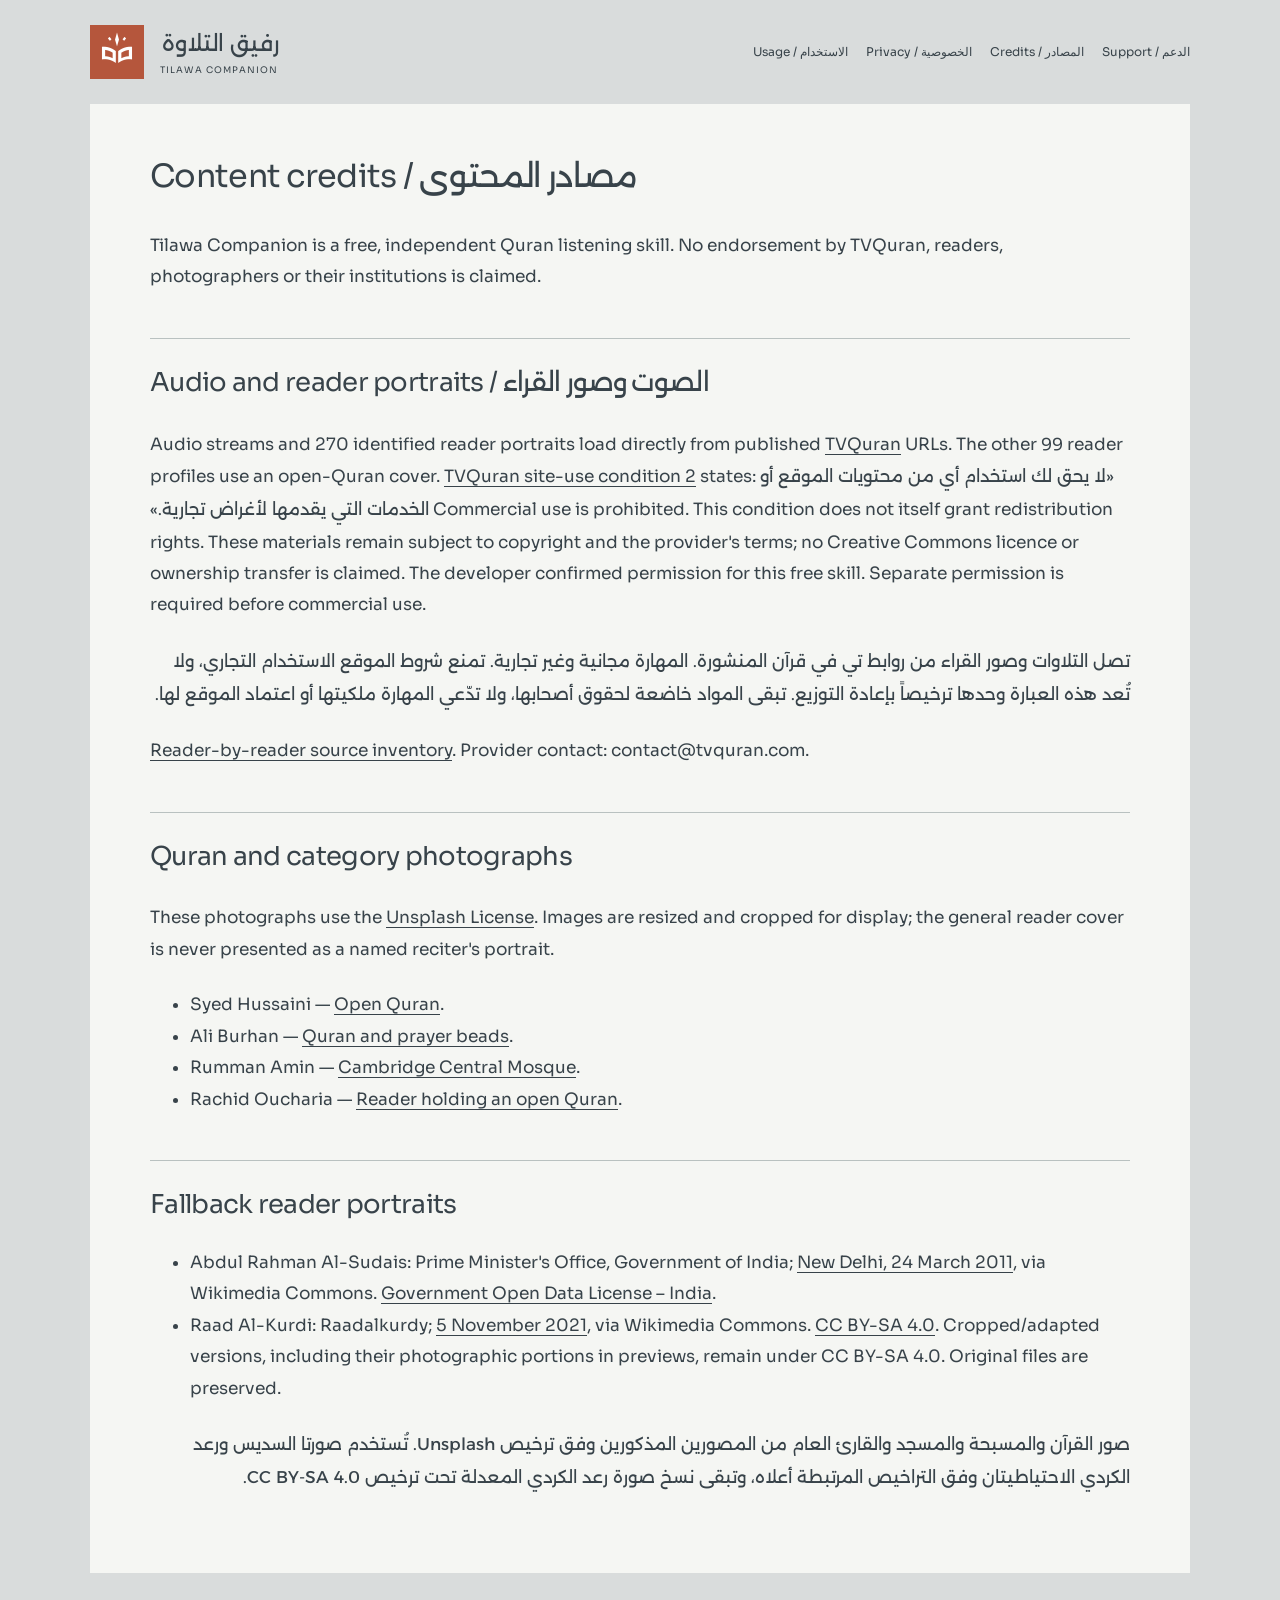
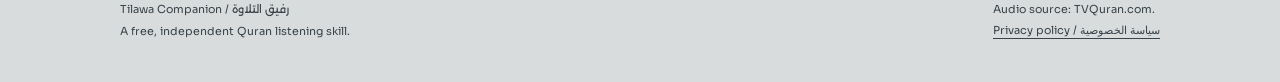
==== credits.html @ c195a753 "Publish content credits and source-use terms" ====
<!doctype html><html lang="en"><meta charset="utf-8"><meta name="viewport" content="width=device-width,initial-scale=1"><title>Tilawa Companion — Content Credits</title><meta name="description" content="Tilawa Companion Quran listening skill: bilingual usage, privacy and support."><link rel="stylesheet" href="assets/brand.css?v=first-light-20261104"><link rel="icon" href="assets/icon.svg?v=first-light-20261104" type="image/svg+xml"><meta name="theme-color" content="#38434A"><meta property="og:image" content="https://ahmadibrahiim.github.io/tilawa-companion-info/assets/first-light/cover-surahs.jpg"><header class="site-header"><a class="brand" href="./" aria-label="Tilawa Companion home"><img src="assets/icon-108.png?v=first-light-20261104" alt=""><span><strong lang="ar" dir="rtl">رفيق التلاوة</strong><small>TILAWA COMPANION</small></span></a><nav aria-label="Main navigation"><a href="./">Usage / الاستخدام</a><a href="privacy.html">Privacy / الخصوصية</a><a href="credits.html">Credits / المصادر</a><a href="https://github.com/AhmadIbrahiim/tilawa-companion-info/issues">Support / الدعم</a></nav></header><main class="privacy-page"><h1>Content credits / مصادر المحتوى</h1><p>Tilawa Companion is a free, independent Quran listening skill. No endorsement by TVQuran, readers, photographers or their institutions is claimed.</p><h2>Audio and reader portraits / الصوت وصور القراء</h2><p>Audio streams and 270 identified reader portraits load directly from published <a href="https://www.tvquran.com/">TVQuran</a> URLs. The other 99 reader profiles use an open-Quran cover. <a href="https://www.tvquran.com/ar/page/1">TVQuran site-use condition 2</a> states: <span lang="ar" dir="rtl">«لا يحق لك استخدام أي من محتويات الموقع أو الخدمات التي يقدمها لأغراض تجارية.»</span> Commercial use is prohibited. This condition does not itself grant redistribution rights. These materials remain subject to copyright and the provider's terms; no Creative Commons licence or ownership transfer is claimed. The developer confirmed permission for this free skill. Separate permission is required before commercial use.</p><p lang="ar" dir="rtl">تصل التلاوات وصور القراء من روابط تي في قرآن المنشورة. المهارة مجانية وغير تجارية. تمنع شروط الموقع الاستخدام التجاري، ولا تُعد هذه العبارة وحدها ترخيصاً بإعادة التوزيع. تبقى المواد خاضعة لحقوق أصحابها، ولا تدّعي المهارة ملكيتها أو اعتماد الموقع لها.</p><p><a href="assets/photos/tvquran-credits.json">Reader-by-reader source inventory</a>. Provider contact: contact@tvquran.com.</p><h2>Quran and category photographs</h2><p>These photographs use the <a href="https://unsplash.com/license">Unsplash License</a>. Images are resized and cropped for display; the general reader cover is never presented as a named reciter's portrait.</p><ul><li>Syed Hussaini — <a href="https://unsplash.com/photos/white-and-black-printer-paper-r8H8K3w9AzA">Open Quran</a>.</li><li>Ali Burhan — <a href="https://unsplash.com/photos/quran-with-prayer-beads-on-green-2HgHr60mWVo">Quran and prayer beads</a>.</li><li>Rumman Amin — <a href="https://unsplash.com/photos/mosque-interior-sMB8l9j1PQ8">Cambridge Central Mosque</a>.</li><li>Rachid Oucharia — <a href="https://unsplash.com/photos/person-reading-open-booked-2d1-OSHkHXM">Reader holding an open Quran</a>.</li></ul><h2>Fallback reader portraits</h2><ul><li>Abdul Rahman Al-Sudais: Prime Minister's Office, Government of India; <a href="https://commons.wikimedia.org/wiki/File:Abdul-Rahman_Al-Sudais_(Cropped,_2011).jpg">New Delhi, 24 March 2011</a>, via Wikimedia Commons. <a href="https://data.gov.in/sites/default/files/Gazette_Notification_OGDL.pdf">Government Open Data License – India</a>.</li><li>Raad Al-Kurdi: Raadalkurdy; <a href="https://commons.wikimedia.org/wiki/File:Raad_al_Kurdi.jpg">5 November 2021</a>, via Wikimedia Commons. <a href="https://creativecommons.org/licenses/by-sa/4.0/">CC BY-SA 4.0</a>. Cropped/adapted versions, including their photographic portions in previews, remain under CC BY-SA 4.0. Original files are preserved.</li></ul><p lang="ar" dir="rtl">صور القرآن والمسبحة والمسجد والقارئ العام من المصورين المذكورين وفق ترخيص Unsplash. تُستخدم صورتا السديس ورعد الكردي الاحتياطيتان وفق التراخيص المرتبطة أعلاه، وتبقى نسخ صورة رعد الكردي المعدلة تحت ترخيص CC BY-SA 4.0.</p></main><footer class="site-footer"><span>Tilawa Companion / <span lang="ar" dir="rtl">رفيق التلاوة</span><br>A free, independent Quran listening skill.</span><span>Audio source: TVQuran.com.<br><a href="privacy.html">Privacy policy / سياسة الخصوصية</a></span></footer></html>
---- assets/brand.css ----
@font-face{font-family:Sora;src:url(fonts/Sora.ttf) format("truetype");font-weight:400;font-display:swap}@font-face{font-family:Alexandria;src:url(fonts/Alexandria.ttf) format("truetype");font-weight:400;font-display:swap}*{box-sizing:border-box}html{scroll-behavior:smooth}body{margin:0;background:#d9dcdc;color:#38434a;font:400 17px/1.85 Sora,sans-serif}a{color:#38434a;text-underline-offset:4px}a:hover{text-decoration-thickness:2px}a:focus-visible{outline:3px solid #b5563c;outline-offset:5px}.site-header{max-width:1160px;margin:auto;padding:25px 30px;display:flex;align-items:center;justify-content:space-between;gap:30px}.brand{display:flex;align-items:center;gap:16px;text-decoration:none}.brand img{width:54px;height:54px}.brand strong{font:400 22px/1.7 Alexandria,sans-serif;display:block}.brand small{font-size:9px;letter-spacing:1.1px;display:block}.site-header nav{font-size:12px;display:flex;gap:18px;flex-wrap:wrap;line-height:1.8}.site-header nav a{text-decoration:none}main{max-width:1100px;margin:0 auto;background:#f5f6f3;padding:48px 60px 55px}main p{max-width:78ch;margin:24px 0}h1,h2{font-weight:400;line-height:1.5;letter-spacing:-.7px}h1{font-size:35px;margin:0 0 30px}h2{font:400 26px/1.65 Sora,Alexandria,sans-serif;margin:45px 0 20px;padding-top:23px;border-top:1px solid #b9c1c0}:lang(ar){font-family:Alexandria,sans-serif;line-height:1.95}p[lang=ar]{max-width:none}.hero{height:500px;margin:-48px -60px 40px;background:#d9dcdc url(first-light/first-light-artwork.svg) center/cover no-repeat;position:relative}.hero-copy{position:absolute;right:48px;top:65px;text-align:right;max-width:530px}.hero-copy img{width:83px;height:83px;display:block;margin:0 0 15px auto}.hero-copy h1{font:400 57px/1.7 Alexandria,sans-serif;letter-spacing:0;margin:0}.hero-copy .latin{font-size:25px;display:block;margin-top:10px}.hero-copy p{font-size:20px;margin-top:35px}.hero+ h2{border:0;margin-top:0;padding-top:0}.site-footer{max-width:1100px;margin:auto;padding:26px 30px 40px;display:flex;justify-content:space-between;gap:24px;font-size:11px;line-height:1.9}.privacy-page h1{font-family:Sora,Alexandria,sans-serif;font-size:32px}@media(max-width:800px){.site-header{align-items:flex-start;flex-direction:column;padding:20px 22px;gap:17px}main{padding:30px 26px 40px;font-size:16px}.hero{margin:-30px -26px 30px;height:450px}.hero-copy{right:27px;top:76px;max-width:420px}.hero-copy h1{font-size:43px}.hero-copy .latin{font-size:22px}.hero-copy p{font-size:17px}.site-footer{padding:25px 22px;flex-direction:column;gap:12px}}@media(max-width:480px){body{font-size:15px}.site-header nav{font-size:11px;gap:14px}.hero{height:410px;background-position:62% center}.hero-copy{right:23px;top:73px;max-width:310px}.hero-copy img{width:65px;height:65px}.hero-copy h1{font-size:33px}.hero-copy .latin{font-size:17px}.hero-copy p{font-size:15px;margin-top:32px}.privacy-page h1{font-size:25px}h2{font-size:22px}}@media(prefers-reduced-motion:reduce){html{scroll-behavior:auto}}
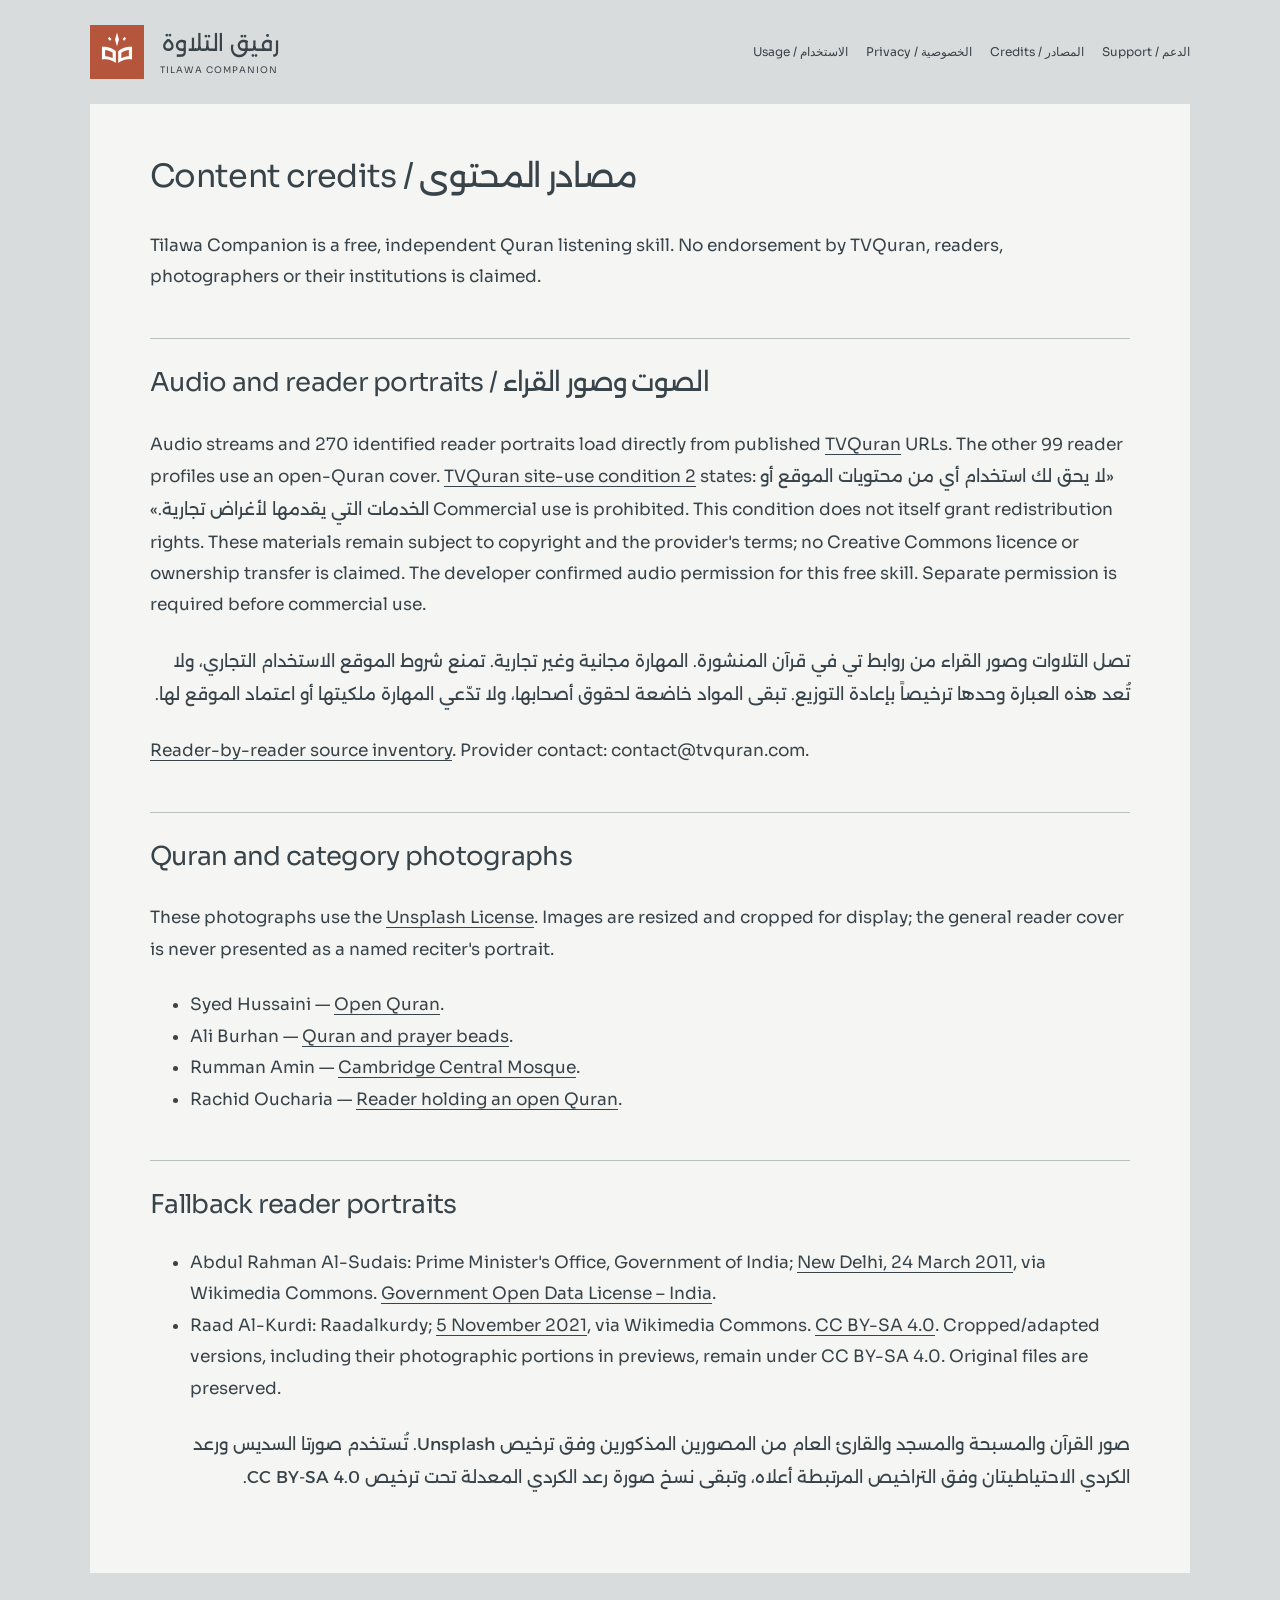
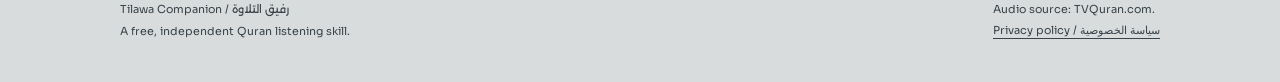
==== commit 9d0c6e99: "Clarify developer-confirmed audio permission" ====
--- a/credits.html
+++ b/credits.html
@@ -1 +1 @@
-<!doctype html><html lang="en"><meta charset="utf-8"><meta name="viewport" content="width=device-width,initial-scale=1"><title>Tilawa Companion — Content Credits</title><meta name="description" content="Tilawa Companion Quran listening skill: bilingual usage, privacy and support."><link rel="stylesheet" href="assets/brand.css?v=first-light-20261104"><link rel="icon" href="assets/icon.svg?v=first-light-20261104" type="image/svg+xml"><meta name="theme-color" content="#38434A"><meta property="og:image" content="https://ahmadibrahiim.github.io/tilawa-companion-info/assets/first-light/cover-surahs.jpg"><header class="site-header"><a class="brand" href="./" aria-label="Tilawa Companion home"><img src="assets/icon-108.png?v=first-light-20261104" alt=""><span><strong lang="ar" dir="rtl">رفيق التلاوة</strong><small>TILAWA COMPANION</small></span></a><nav aria-label="Main navigation"><a href="./">Usage / الاستخدام</a><a href="privacy.html">Privacy / الخصوصية</a><a href="credits.html">Credits / المصادر</a><a href="https://github.com/AhmadIbrahiim/tilawa-companion-info/issues">Support / الدعم</a></nav></header><main class="privacy-page"><h1>Content credits / مصادر المحتوى</h1><p>Tilawa Companion is a free, independent Quran listening skill. No endorsement by TVQuran, readers, photographers or their institutions is claimed.</p><h2>Audio and reader portraits / الصوت وصور القراء</h2><p>Audio streams and 270 identified reader portraits load directly from published <a href="https://www.tvquran.com/">TVQuran</a> URLs. The other 99 reader profiles use an open-Quran cover. <a href="https://www.tvquran.com/ar/page/1">TVQuran site-use condition 2</a> states: <span lang="ar" dir="rtl">«لا يحق لك استخدام أي من محتويات الموقع أو الخدمات التي يقدمها لأغراض تجارية.»</span> Commercial use is prohibited. This condition does not itself grant redistribution rights. These materials remain subject to copyright and the provider's terms; no Creative Commons licence or ownership transfer is claimed. The developer confirmed permission for this free skill. Separate permission is required before commercial use.</p><p lang="ar" dir="rtl">تصل التلاوات وصور القراء من روابط تي في قرآن المنشورة. المهارة مجانية وغير تجارية. تمنع شروط الموقع الاستخدام التجاري، ولا تُعد هذه العبارة وحدها ترخيصاً بإعادة التوزيع. تبقى المواد خاضعة لحقوق أصحابها، ولا تدّعي المهارة ملكيتها أو اعتماد الموقع لها.</p><p><a href="assets/photos/tvquran-credits.json">Reader-by-reader source inventory</a>. Provider contact: contact@tvquran.com.</p><h2>Quran and category photographs</h2><p>These photographs use the <a href="https://unsplash.com/license">Unsplash License</a>. Images are resized and cropped for display; the general reader cover is never presented as a named reciter's portrait.</p><ul><li>Syed Hussaini — <a href="https://unsplash.com/photos/white-and-black-printer-paper-r8H8K3w9AzA">Open Quran</a>.</li><li>Ali Burhan — <a href="https://unsplash.com/photos/quran-with-prayer-beads-on-green-2HgHr60mWVo">Quran and prayer beads</a>.</li><li>Rumman Amin — <a href="https://unsplash.com/photos/mosque-interior-sMB8l9j1PQ8">Cambridge Central Mosque</a>.</li><li>Rachid Oucharia — <a href="https://unsplash.com/photos/person-reading-open-booked-2d1-OSHkHXM">Reader holding an open Quran</a>.</li></ul><h2>Fallback reader portraits</h2><ul><li>Abdul Rahman Al-Sudais: Prime Minister's Office, Government of India; <a href="https://commons.wikimedia.org/wiki/File:Abdul-Rahman_Al-Sudais_(Cropped,_2011).jpg">New Delhi, 24 March 2011</a>, via Wikimedia Commons. <a href="https://data.gov.in/sites/default/files/Gazette_Notification_OGDL.pdf">Government Open Data License – India</a>.</li><li>Raad Al-Kurdi: Raadalkurdy; <a href="https://commons.wikimedia.org/wiki/File:Raad_al_Kurdi.jpg">5 November 2021</a>, via Wikimedia Commons. <a href="https://creativecommons.org/licenses/by-sa/4.0/">CC BY-SA 4.0</a>. Cropped/adapted versions, including their photographic portions in previews, remain under CC BY-SA 4.0. Original files are preserved.</li></ul><p lang="ar" dir="rtl">صور القرآن والمسبحة والمسجد والقارئ العام من المصورين المذكورين وفق ترخيص Unsplash. تُستخدم صورتا السديس ورعد الكردي الاحتياطيتان وفق التراخيص المرتبطة أعلاه، وتبقى نسخ صورة رعد الكردي المعدلة تحت ترخيص CC BY-SA 4.0.</p></main><footer class="site-footer"><span>Tilawa Companion / <span lang="ar" dir="rtl">رفيق التلاوة</span><br>A free, independent Quran listening skill.</span><span>Audio source: TVQuran.com.<br><a href="privacy.html">Privacy policy / سياسة الخصوصية</a></span></footer></html>+<!doctype html><html lang="en"><meta charset="utf-8"><meta name="viewport" content="width=device-width,initial-scale=1"><title>Tilawa Companion — Content Credits</title><meta name="description" content="Tilawa Companion Quran listening skill: bilingual usage, privacy and support."><link rel="stylesheet" href="assets/brand.css?v=first-light-20261104"><link rel="icon" href="assets/icon.svg?v=first-light-20261104" type="image/svg+xml"><meta name="theme-color" content="#38434A"><meta property="og:image" content="https://ahmadibrahiim.github.io/tilawa-companion-info/assets/first-light/cover-surahs.jpg"><header class="site-header"><a class="brand" href="./" aria-label="Tilawa Companion home"><img src="assets/icon-108.png?v=first-light-20261104" alt=""><span><strong lang="ar" dir="rtl">رفيق التلاوة</strong><small>TILAWA COMPANION</small></span></a><nav aria-label="Main navigation"><a href="./">Usage / الاستخدام</a><a href="privacy.html">Privacy / الخصوصية</a><a href="credits.html">Credits / المصادر</a><a href="https://github.com/AhmadIbrahiim/tilawa-companion-info/issues">Support / الدعم</a></nav></header><main class="privacy-page"><h1>Content credits / مصادر المحتوى</h1><p>Tilawa Companion is a free, independent Quran listening skill. No endorsement by TVQuran, readers, photographers or their institutions is claimed.</p><h2>Audio and reader portraits / الصوت وصور القراء</h2><p>Audio streams and 270 identified reader portraits load directly from published <a href="https://www.tvquran.com/">TVQuran</a> URLs. The other 99 reader profiles use an open-Quran cover. <a href="https://www.tvquran.com/ar/page/1">TVQuran site-use condition 2</a> states: <span lang="ar" dir="rtl">«لا يحق لك استخدام أي من محتويات الموقع أو الخدمات التي يقدمها لأغراض تجارية.»</span> Commercial use is prohibited. This condition does not itself grant redistribution rights. These materials remain subject to copyright and the provider's terms; no Creative Commons licence or ownership transfer is claimed. The developer confirmed audio permission for this free skill. Separate permission is required before commercial use.</p><p lang="ar" dir="rtl">تصل التلاوات وصور القراء من روابط تي في قرآن المنشورة. المهارة مجانية وغير تجارية. تمنع شروط الموقع الاستخدام التجاري، ولا تُعد هذه العبارة وحدها ترخيصاً بإعادة التوزيع. تبقى المواد خاضعة لحقوق أصحابها، ولا تدّعي المهارة ملكيتها أو اعتماد الموقع لها.</p><p><a href="assets/photos/tvquran-credits.json">Reader-by-reader source inventory</a>. Provider contact: contact@tvquran.com.</p><h2>Quran and category photographs</h2><p>These photographs use the <a href="https://unsplash.com/license">Unsplash License</a>. Images are resized and cropped for display; the general reader cover is never presented as a named reciter's portrait.</p><ul><li>Syed Hussaini — <a href="https://unsplash.com/photos/white-and-black-printer-paper-r8H8K3w9AzA">Open Quran</a>.</li><li>Ali Burhan — <a href="https://unsplash.com/photos/quran-with-prayer-beads-on-green-2HgHr60mWVo">Quran and prayer beads</a>.</li><li>Rumman Amin — <a href="https://unsplash.com/photos/mosque-interior-sMB8l9j1PQ8">Cambridge Central Mosque</a>.</li><li>Rachid Oucharia — <a href="https://unsplash.com/photos/person-reading-open-booked-2d1-OSHkHXM">Reader holding an open Quran</a>.</li></ul><h2>Fallback reader portraits</h2><ul><li>Abdul Rahman Al-Sudais: Prime Minister's Office, Government of India; <a href="https://commons.wikimedia.org/wiki/File:Abdul-Rahman_Al-Sudais_(Cropped,_2011).jpg">New Delhi, 24 March 2011</a>, via Wikimedia Commons. <a href="https://data.gov.in/sites/default/files/Gazette_Notification_OGDL.pdf">Government Open Data License – India</a>.</li><li>Raad Al-Kurdi: Raadalkurdy; <a href="https://commons.wikimedia.org/wiki/File:Raad_al_Kurdi.jpg">5 November 2021</a>, via Wikimedia Commons. <a href="https://creativecommons.org/licenses/by-sa/4.0/">CC BY-SA 4.0</a>. Cropped/adapted versions, including their photographic portions in previews, remain under CC BY-SA 4.0. Original files are preserved.</li></ul><p lang="ar" dir="rtl">صور القرآن والمسبحة والمسجد والقارئ العام من المصورين المذكورين وفق ترخيص Unsplash. تُستخدم صورتا السديس ورعد الكردي الاحتياطيتان وفق التراخيص المرتبطة أعلاه، وتبقى نسخ صورة رعد الكردي المعدلة تحت ترخيص CC BY-SA 4.0.</p></main><footer class="site-footer"><span>Tilawa Companion / <span lang="ar" dir="rtl">رفيق التلاوة</span><br>A free, independent Quran listening skill.</span><span>Audio source: TVQuran.com.<br><a href="privacy.html">Privacy policy / سياسة الخصوصية</a></span></footer></html>
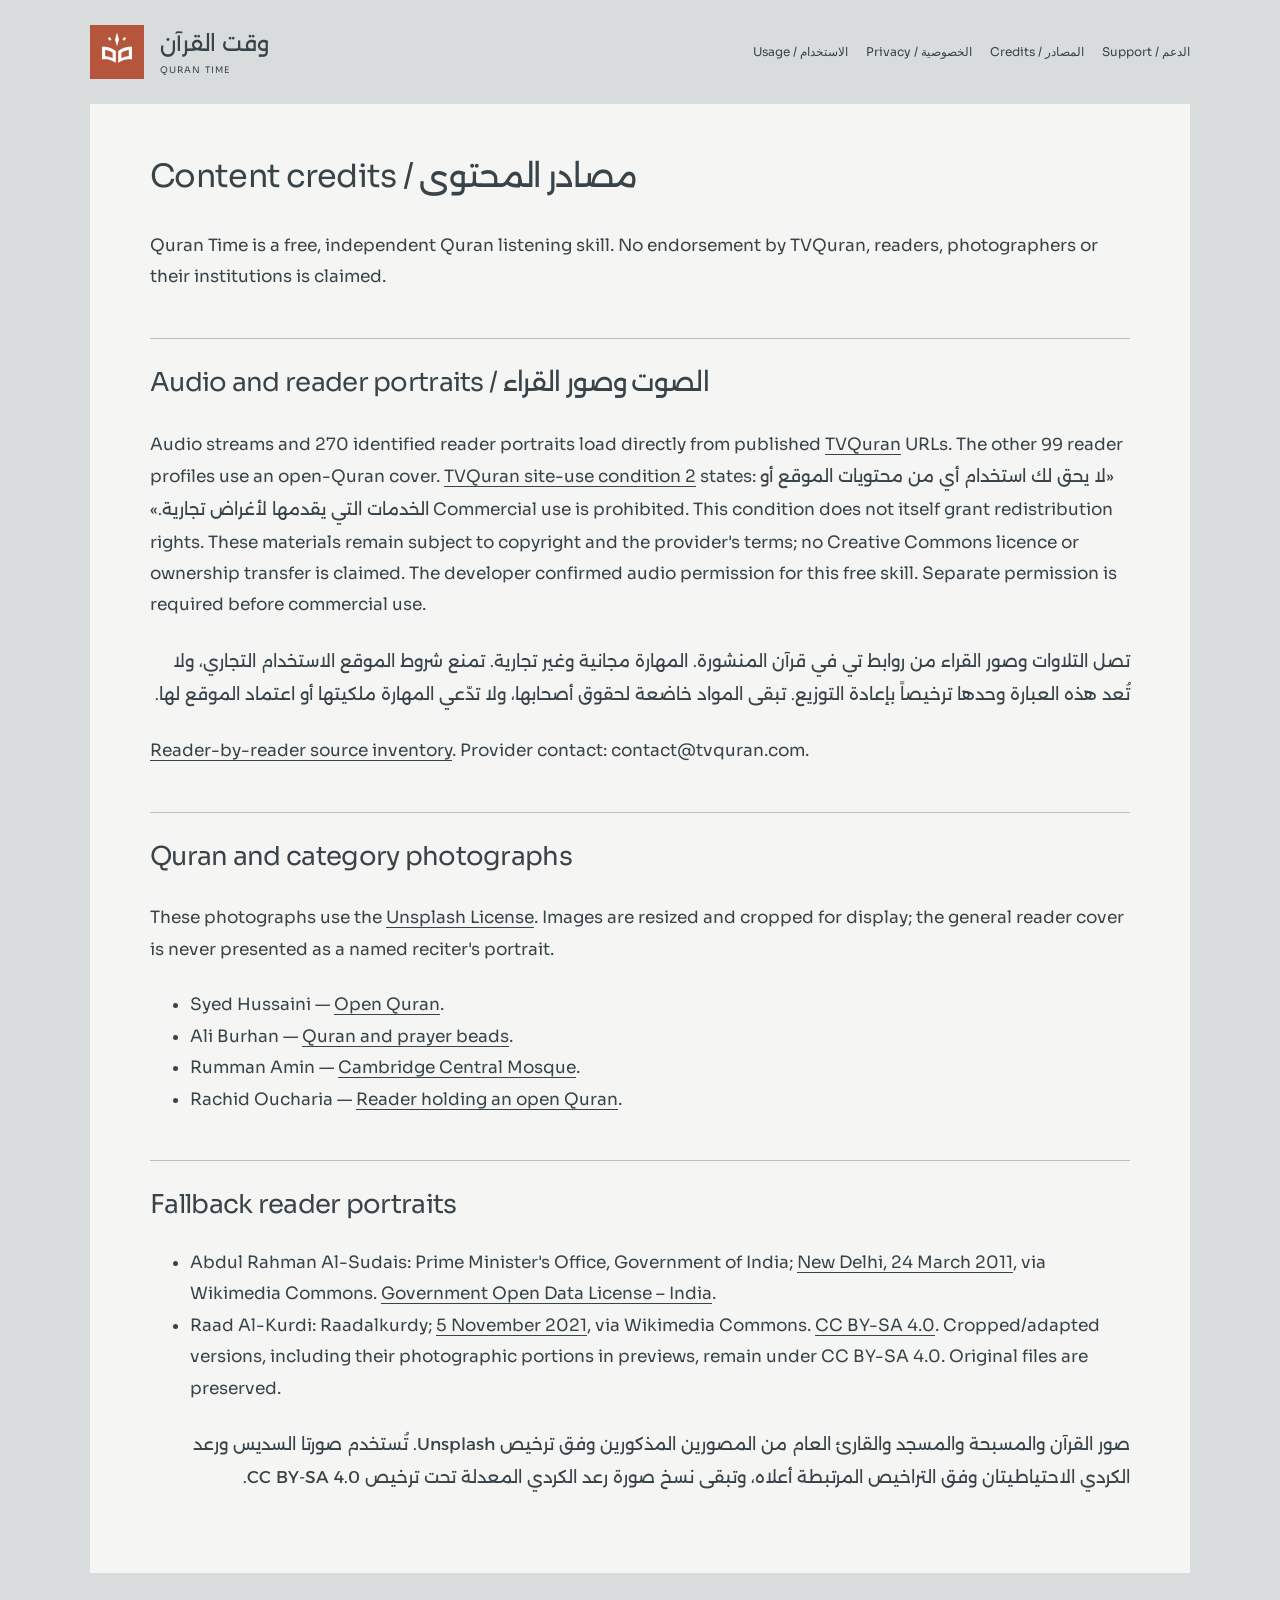
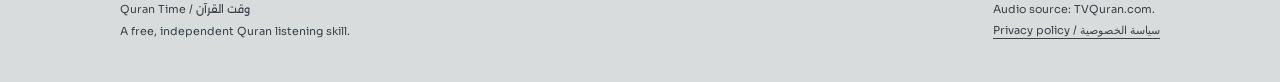
==== commit 22eb5953: "Update Quran Time names and bilingual launch instructions" ====
--- a/credits.html
+++ b/credits.html
@@ -1 +1 @@
-<!doctype html><html lang="en"><meta charset="utf-8"><meta name="viewport" content="width=device-width,initial-scale=1"><title>Tilawa Companion — Content Credits</title><meta name="description" content="Tilawa Companion Quran listening skill: bilingual usage, privacy and support."><link rel="stylesheet" href="assets/brand.css?v=first-light-20261104"><link rel="icon" href="assets/icon.svg?v=first-light-20261104" type="image/svg+xml"><meta name="theme-color" content="#38434A"><meta property="og:image" content="https://ahmadibrahiim.github.io/tilawa-companion-info/assets/first-light/cover-surahs.jpg"><header class="site-header"><a class="brand" href="./" aria-label="Tilawa Companion home"><img src="assets/icon-108.png?v=first-light-20261104" alt=""><span><strong lang="ar" dir="rtl">رفيق التلاوة</strong><small>TILAWA COMPANION</small></span></a><nav aria-label="Main navigation"><a href="./">Usage / الاستخدام</a><a href="privacy.html">Privacy / الخصوصية</a><a href="credits.html">Credits / المصادر</a><a href="https://github.com/AhmadIbrahiim/tilawa-companion-info/issues">Support / الدعم</a></nav></header><main class="privacy-page"><h1>Content credits / مصادر المحتوى</h1><p>Tilawa Companion is a free, independent Quran listening skill. No endorsement by TVQuran, readers, photographers or their institutions is claimed.</p><h2>Audio and reader portraits / الصوت وصور القراء</h2><p>Audio streams and 270 identified reader portraits load directly from published <a href="https://www.tvquran.com/">TVQuran</a> URLs. The other 99 reader profiles use an open-Quran cover. <a href="https://www.tvquran.com/ar/page/1">TVQuran site-use condition 2</a> states: <span lang="ar" dir="rtl">«لا يحق لك استخدام أي من محتويات الموقع أو الخدمات التي يقدمها لأغراض تجارية.»</span> Commercial use is prohibited. This condition does not itself grant redistribution rights. These materials remain subject to copyright and the provider's terms; no Creative Commons licence or ownership transfer is claimed. The developer confirmed audio permission for this free skill. Separate permission is required before commercial use.</p><p lang="ar" dir="rtl">تصل التلاوات وصور القراء من روابط تي في قرآن المنشورة. المهارة مجانية وغير تجارية. تمنع شروط الموقع الاستخدام التجاري، ولا تُعد هذه العبارة وحدها ترخيصاً بإعادة التوزيع. تبقى المواد خاضعة لحقوق أصحابها، ولا تدّعي المهارة ملكيتها أو اعتماد الموقع لها.</p><p><a href="assets/photos/tvquran-credits.json">Reader-by-reader source inventory</a>. Provider contact: contact@tvquran.com.</p><h2>Quran and category photographs</h2><p>These photographs use the <a href="https://unsplash.com/license">Unsplash License</a>. Images are resized and cropped for display; the general reader cover is never presented as a named reciter's portrait.</p><ul><li>Syed Hussaini — <a href="https://unsplash.com/photos/white-and-black-printer-paper-r8H8K3w9AzA">Open Quran</a>.</li><li>Ali Burhan — <a href="https://unsplash.com/photos/quran-with-prayer-beads-on-green-2HgHr60mWVo">Quran and prayer beads</a>.</li><li>Rumman Amin — <a href="https://unsplash.com/photos/mosque-interior-sMB8l9j1PQ8">Cambridge Central Mosque</a>.</li><li>Rachid Oucharia — <a href="https://unsplash.com/photos/person-reading-open-booked-2d1-OSHkHXM">Reader holding an open Quran</a>.</li></ul><h2>Fallback reader portraits</h2><ul><li>Abdul Rahman Al-Sudais: Prime Minister's Office, Government of India; <a href="https://commons.wikimedia.org/wiki/File:Abdul-Rahman_Al-Sudais_(Cropped,_2011).jpg">New Delhi, 24 March 2011</a>, via Wikimedia Commons. <a href="https://data.gov.in/sites/default/files/Gazette_Notification_OGDL.pdf">Government Open Data License – India</a>.</li><li>Raad Al-Kurdi: Raadalkurdy; <a href="https://commons.wikimedia.org/wiki/File:Raad_al_Kurdi.jpg">5 November 2021</a>, via Wikimedia Commons. <a href="https://creativecommons.org/licenses/by-sa/4.0/">CC BY-SA 4.0</a>. Cropped/adapted versions, including their photographic portions in previews, remain under CC BY-SA 4.0. Original files are preserved.</li></ul><p lang="ar" dir="rtl">صور القرآن والمسبحة والمسجد والقارئ العام من المصورين المذكورين وفق ترخيص Unsplash. تُستخدم صورتا السديس ورعد الكردي الاحتياطيتان وفق التراخيص المرتبطة أعلاه، وتبقى نسخ صورة رعد الكردي المعدلة تحت ترخيص CC BY-SA 4.0.</p></main><footer class="site-footer"><span>Tilawa Companion / <span lang="ar" dir="rtl">رفيق التلاوة</span><br>A free, independent Quran listening skill.</span><span>Audio source: TVQuran.com.<br><a href="privacy.html">Privacy policy / سياسة الخصوصية</a></span></footer></html>+<!doctype html><html lang="en"><meta charset="utf-8"><meta name="viewport" content="width=device-width,initial-scale=1"><title>Quran Time — Content Credits</title><meta name="description" content="Quran Time Quran listening skill: bilingual usage, privacy and support."><link rel="stylesheet" href="assets/brand.css?v=first-light-20261104"><link rel="icon" href="assets/icon.svg?v=first-light-20261104" type="image/svg+xml"><meta name="theme-color" content="#38434A"><meta property="og:image" content="https://ahmadibrahiim.github.io/tilawa-companion-info/assets/first-light/cover-surahs.jpg"><header class="site-header"><a class="brand" href="./" aria-label="Quran Time home"><img src="assets/icon-108.png?v=first-light-20261104" alt=""><span><strong lang="ar" dir="rtl">وقت القرآن</strong><small>QURAN TIME</small></span></a><nav aria-label="Main navigation"><a href="./">Usage / الاستخدام</a><a href="privacy.html">Privacy / الخصوصية</a><a href="credits.html">Credits / المصادر</a><a href="https://github.com/AhmadIbrahiim/tilawa-companion-info/issues">Support / الدعم</a></nav></header><main class="privacy-page"><h1>Content credits / مصادر المحتوى</h1><p>Quran Time is a free, independent Quran listening skill. No endorsement by TVQuran, readers, photographers or their institutions is claimed.</p><h2>Audio and reader portraits / الصوت وصور القراء</h2><p>Audio streams and 270 identified reader portraits load directly from published <a href="https://www.tvquran.com/">TVQuran</a> URLs. The other 99 reader profiles use an open-Quran cover. <a href="https://www.tvquran.com/ar/page/1">TVQuran site-use condition 2</a> states: <span lang="ar" dir="rtl">«لا يحق لك استخدام أي من محتويات الموقع أو الخدمات التي يقدمها لأغراض تجارية.»</span> Commercial use is prohibited. This condition does not itself grant redistribution rights. These materials remain subject to copyright and the provider's terms; no Creative Commons licence or ownership transfer is claimed. The developer confirmed audio permission for this free skill. Separate permission is required before commercial use.</p><p lang="ar" dir="rtl">تصل التلاوات وصور القراء من روابط تي في قرآن المنشورة. المهارة مجانية وغير تجارية. تمنع شروط الموقع الاستخدام التجاري، ولا تُعد هذه العبارة وحدها ترخيصاً بإعادة التوزيع. تبقى المواد خاضعة لحقوق أصحابها، ولا تدّعي المهارة ملكيتها أو اعتماد الموقع لها.</p><p><a href="assets/photos/tvquran-credits.json">Reader-by-reader source inventory</a>. Provider contact: contact@tvquran.com.</p><h2>Quran and category photographs</h2><p>These photographs use the <a href="https://unsplash.com/license">Unsplash License</a>. Images are resized and cropped for display; the general reader cover is never presented as a named reciter's portrait.</p><ul><li>Syed Hussaini — <a href="https://unsplash.com/photos/white-and-black-printer-paper-r8H8K3w9AzA">Open Quran</a>.</li><li>Ali Burhan — <a href="https://unsplash.com/photos/quran-with-prayer-beads-on-green-2HgHr60mWVo">Quran and prayer beads</a>.</li><li>Rumman Amin — <a href="https://unsplash.com/photos/mosque-interior-sMB8l9j1PQ8">Cambridge Central Mosque</a>.</li><li>Rachid Oucharia — <a href="https://unsplash.com/photos/person-reading-open-booked-2d1-OSHkHXM">Reader holding an open Quran</a>.</li></ul><h2>Fallback reader portraits</h2><ul><li>Abdul Rahman Al-Sudais: Prime Minister's Office, Government of India; <a href="https://commons.wikimedia.org/wiki/File:Abdul-Rahman_Al-Sudais_(Cropped,_2011).jpg">New Delhi, 24 March 2011</a>, via Wikimedia Commons. <a href="https://data.gov.in/sites/default/files/Gazette_Notification_OGDL.pdf">Government Open Data License – India</a>.</li><li>Raad Al-Kurdi: Raadalkurdy; <a href="https://commons.wikimedia.org/wiki/File:Raad_al_Kurdi.jpg">5 November 2021</a>, via Wikimedia Commons. <a href="https://creativecommons.org/licenses/by-sa/4.0/">CC BY-SA 4.0</a>. Cropped/adapted versions, including their photographic portions in previews, remain under CC BY-SA 4.0. Original files are preserved.</li></ul><p lang="ar" dir="rtl">صور القرآن والمسبحة والمسجد والقارئ العام من المصورين المذكورين وفق ترخيص Unsplash. تُستخدم صورتا السديس ورعد الكردي الاحتياطيتان وفق التراخيص المرتبطة أعلاه، وتبقى نسخ صورة رعد الكردي المعدلة تحت ترخيص CC BY-SA 4.0.</p></main><footer class="site-footer"><span>Quran Time / <span lang="ar" dir="rtl">وقت القرآن</span><br>A free, independent Quran listening skill.</span><span>Audio source: TVQuran.com.<br><a href="privacy.html">Privacy policy / سياسة الخصوصية</a></span></footer></html>
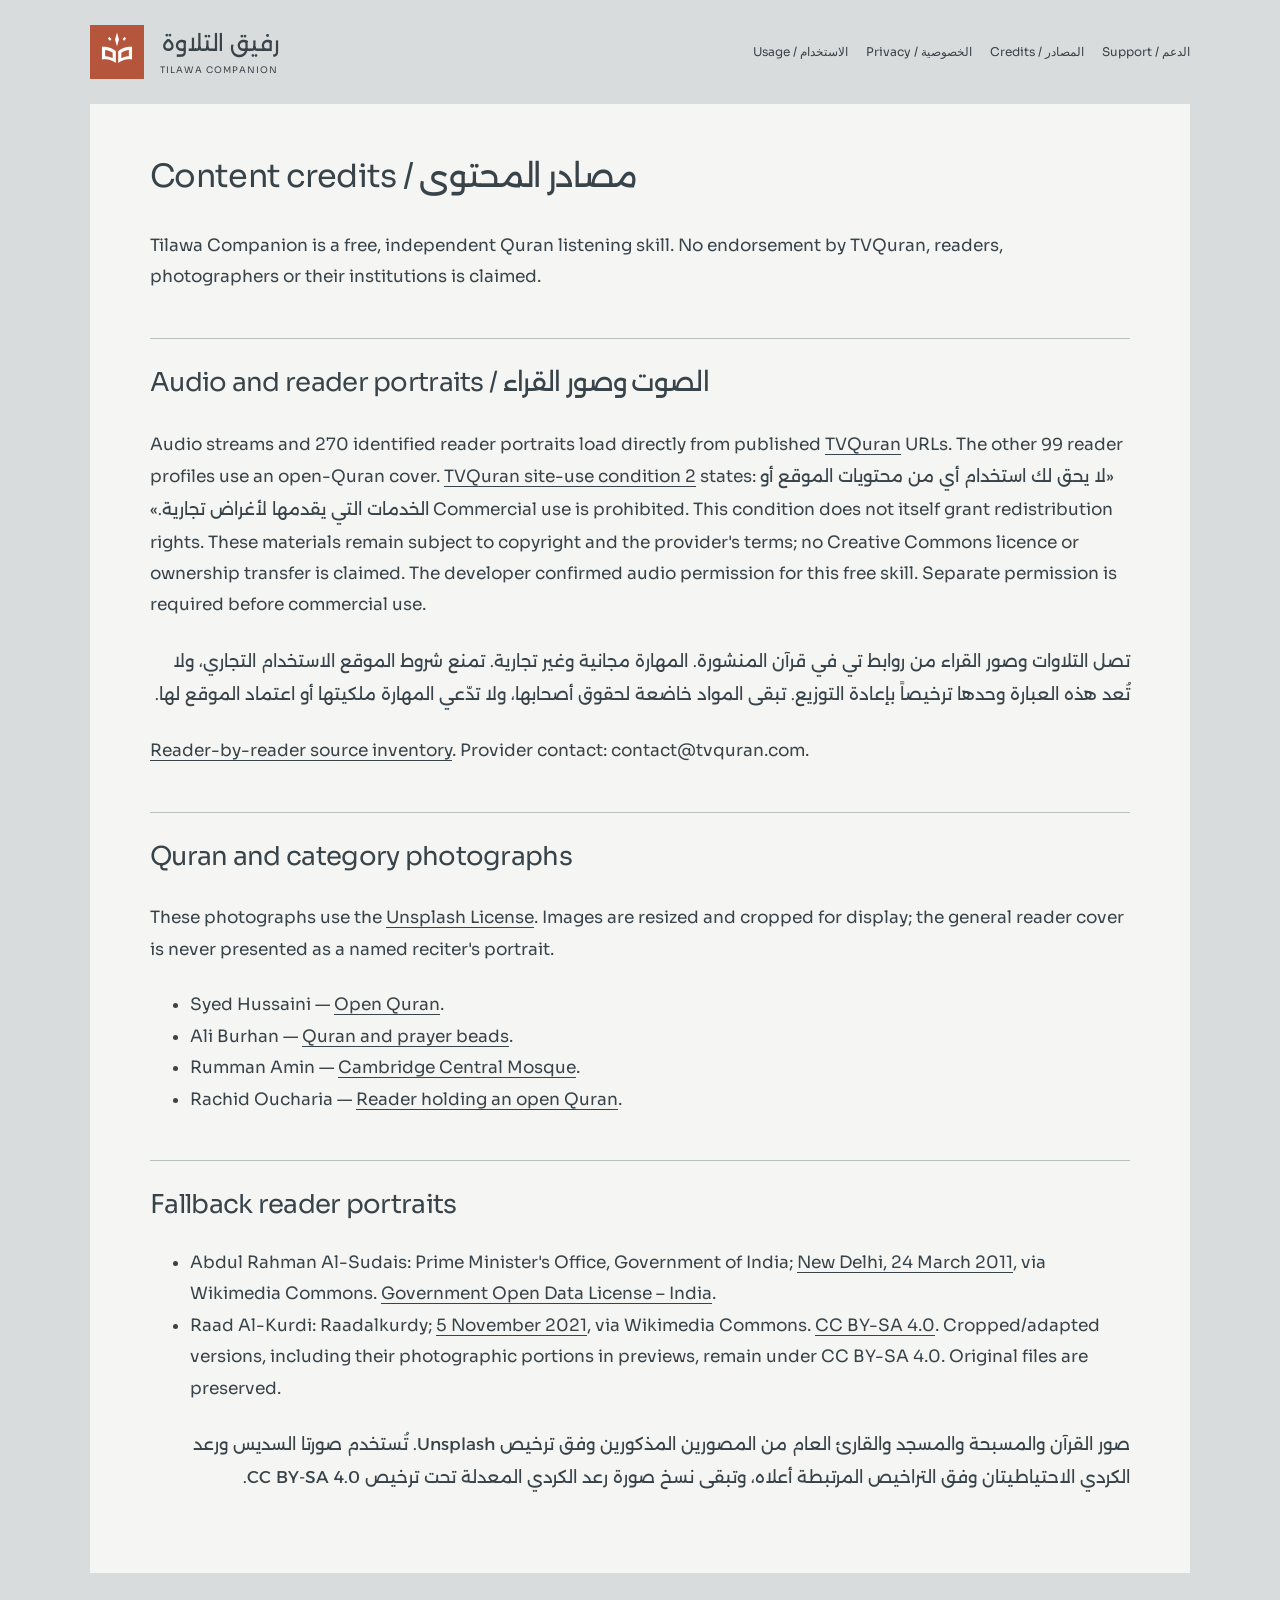
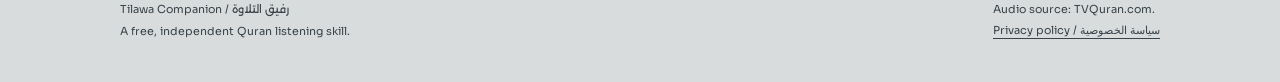
==== commit 5954a9b9: "Revert "Update Quran Time names and bilingual launch instructions" This reverts commit 601382f2dec81" ====
--- a/credits.html
+++ b/credits.html
@@ -1 +1 @@
-<!doctype html><html lang="en"><meta charset="utf-8"><meta name="viewport" content="width=device-width,initial-scale=1"><title>Quran Time — Content Credits</title><meta name="description" content="Quran Time Quran listening skill: bilingual usage, privacy and support."><link rel="stylesheet" href="assets/brand.css?v=first-light-20261104"><link rel="icon" href="assets/icon.svg?v=first-light-20261104" type="image/svg+xml"><meta name="theme-color" content="#38434A"><meta property="og:image" content="https://ahmadibrahiim.github.io/tilawa-companion-info/assets/first-light/cover-surahs.jpg"><header class="site-header"><a class="brand" href="./" aria-label="Quran Time home"><img src="assets/icon-108.png?v=first-light-20261104" alt=""><span><strong lang="ar" dir="rtl">وقت القرآن</strong><small>QURAN TIME</small></span></a><nav aria-label="Main navigation"><a href="./">Usage / الاستخدام</a><a href="privacy.html">Privacy / الخصوصية</a><a href="credits.html">Credits / المصادر</a><a href="https://github.com/AhmadIbrahiim/tilawa-companion-info/issues">Support / الدعم</a></nav></header><main class="privacy-page"><h1>Content credits / مصادر المحتوى</h1><p>Quran Time is a free, independent Quran listening skill. No endorsement by TVQuran, readers, photographers or their institutions is claimed.</p><h2>Audio and reader portraits / الصوت وصور القراء</h2><p>Audio streams and 270 identified reader portraits load directly from published <a href="https://www.tvquran.com/">TVQuran</a> URLs. The other 99 reader profiles use an open-Quran cover. <a href="https://www.tvquran.com/ar/page/1">TVQuran site-use condition 2</a> states: <span lang="ar" dir="rtl">«لا يحق لك استخدام أي من محتويات الموقع أو الخدمات التي يقدمها لأغراض تجارية.»</span> Commercial use is prohibited. This condition does not itself grant redistribution rights. These materials remain subject to copyright and the provider's terms; no Creative Commons licence or ownership transfer is claimed. The developer confirmed audio permission for this free skill. Separate permission is required before commercial use.</p><p lang="ar" dir="rtl">تصل التلاوات وصور القراء من روابط تي في قرآن المنشورة. المهارة مجانية وغير تجارية. تمنع شروط الموقع الاستخدام التجاري، ولا تُعد هذه العبارة وحدها ترخيصاً بإعادة التوزيع. تبقى المواد خاضعة لحقوق أصحابها، ولا تدّعي المهارة ملكيتها أو اعتماد الموقع لها.</p><p><a href="assets/photos/tvquran-credits.json">Reader-by-reader source inventory</a>. Provider contact: contact@tvquran.com.</p><h2>Quran and category photographs</h2><p>These photographs use the <a href="https://unsplash.com/license">Unsplash License</a>. Images are resized and cropped for display; the general reader cover is never presented as a named reciter's portrait.</p><ul><li>Syed Hussaini — <a href="https://unsplash.com/photos/white-and-black-printer-paper-r8H8K3w9AzA">Open Quran</a>.</li><li>Ali Burhan — <a href="https://unsplash.com/photos/quran-with-prayer-beads-on-green-2HgHr60mWVo">Quran and prayer beads</a>.</li><li>Rumman Amin — <a href="https://unsplash.com/photos/mosque-interior-sMB8l9j1PQ8">Cambridge Central Mosque</a>.</li><li>Rachid Oucharia — <a href="https://unsplash.com/photos/person-reading-open-booked-2d1-OSHkHXM">Reader holding an open Quran</a>.</li></ul><h2>Fallback reader portraits</h2><ul><li>Abdul Rahman Al-Sudais: Prime Minister's Office, Government of India; <a href="https://commons.wikimedia.org/wiki/File:Abdul-Rahman_Al-Sudais_(Cropped,_2011).jpg">New Delhi, 24 March 2011</a>, via Wikimedia Commons. <a href="https://data.gov.in/sites/default/files/Gazette_Notification_OGDL.pdf">Government Open Data License – India</a>.</li><li>Raad Al-Kurdi: Raadalkurdy; <a href="https://commons.wikimedia.org/wiki/File:Raad_al_Kurdi.jpg">5 November 2021</a>, via Wikimedia Commons. <a href="https://creativecommons.org/licenses/by-sa/4.0/">CC BY-SA 4.0</a>. Cropped/adapted versions, including their photographic portions in previews, remain under CC BY-SA 4.0. Original files are preserved.</li></ul><p lang="ar" dir="rtl">صور القرآن والمسبحة والمسجد والقارئ العام من المصورين المذكورين وفق ترخيص Unsplash. تُستخدم صورتا السديس ورعد الكردي الاحتياطيتان وفق التراخيص المرتبطة أعلاه، وتبقى نسخ صورة رعد الكردي المعدلة تحت ترخيص CC BY-SA 4.0.</p></main><footer class="site-footer"><span>Quran Time / <span lang="ar" dir="rtl">وقت القرآن</span><br>A free, independent Quran listening skill.</span><span>Audio source: TVQuran.com.<br><a href="privacy.html">Privacy policy / سياسة الخصوصية</a></span></footer></html>+<!doctype html><html lang="en"><meta charset="utf-8"><meta name="viewport" content="width=device-width,initial-scale=1"><title>Tilawa Companion — Content Credits</title><meta name="description" content="Tilawa Companion Quran listening skill: bilingual usage, privacy and support."><link rel="stylesheet" href="assets/brand.css?v=first-light-20261104"><link rel="icon" href="assets/icon.svg?v=first-light-20261104" type="image/svg+xml"><meta name="theme-color" content="#38434A"><meta property="og:image" content="https://ahmadibrahiim.github.io/tilawa-companion-info/assets/first-light/cover-surahs.jpg"><header class="site-header"><a class="brand" href="./" aria-label="Tilawa Companion home"><img src="assets/icon-108.png?v=first-light-20261104" alt=""><span><strong lang="ar" dir="rtl">رفيق التلاوة</strong><small>TILAWA COMPANION</small></span></a><nav aria-label="Main navigation"><a href="./">Usage / الاستخدام</a><a href="privacy.html">Privacy / الخصوصية</a><a href="credits.html">Credits / المصادر</a><a href="https://github.com/AhmadIbrahiim/tilawa-companion-info/issues">Support / الدعم</a></nav></header><main class="privacy-page"><h1>Content credits / مصادر المحتوى</h1><p>Tilawa Companion is a free, independent Quran listening skill. No endorsement by TVQuran, readers, photographers or their institutions is claimed.</p><h2>Audio and reader portraits / الصوت وصور القراء</h2><p>Audio streams and 270 identified reader portraits load directly from published <a href="https://www.tvquran.com/">TVQuran</a> URLs. The other 99 reader profiles use an open-Quran cover. <a href="https://www.tvquran.com/ar/page/1">TVQuran site-use condition 2</a> states: <span lang="ar" dir="rtl">«لا يحق لك استخدام أي من محتويات الموقع أو الخدمات التي يقدمها لأغراض تجارية.»</span> Commercial use is prohibited. This condition does not itself grant redistribution rights. These materials remain subject to copyright and the provider's terms; no Creative Commons licence or ownership transfer is claimed. The developer confirmed audio permission for this free skill. Separate permission is required before commercial use.</p><p lang="ar" dir="rtl">تصل التلاوات وصور القراء من روابط تي في قرآن المنشورة. المهارة مجانية وغير تجارية. تمنع شروط الموقع الاستخدام التجاري، ولا تُعد هذه العبارة وحدها ترخيصاً بإعادة التوزيع. تبقى المواد خاضعة لحقوق أصحابها، ولا تدّعي المهارة ملكيتها أو اعتماد الموقع لها.</p><p><a href="assets/photos/tvquran-credits.json">Reader-by-reader source inventory</a>. Provider contact: contact@tvquran.com.</p><h2>Quran and category photographs</h2><p>These photographs use the <a href="https://unsplash.com/license">Unsplash License</a>. Images are resized and cropped for display; the general reader cover is never presented as a named reciter's portrait.</p><ul><li>Syed Hussaini — <a href="https://unsplash.com/photos/white-and-black-printer-paper-r8H8K3w9AzA">Open Quran</a>.</li><li>Ali Burhan — <a href="https://unsplash.com/photos/quran-with-prayer-beads-on-green-2HgHr60mWVo">Quran and prayer beads</a>.</li><li>Rumman Amin — <a href="https://unsplash.com/photos/mosque-interior-sMB8l9j1PQ8">Cambridge Central Mosque</a>.</li><li>Rachid Oucharia — <a href="https://unsplash.com/photos/person-reading-open-booked-2d1-OSHkHXM">Reader holding an open Quran</a>.</li></ul><h2>Fallback reader portraits</h2><ul><li>Abdul Rahman Al-Sudais: Prime Minister's Office, Government of India; <a href="https://commons.wikimedia.org/wiki/File:Abdul-Rahman_Al-Sudais_(Cropped,_2011).jpg">New Delhi, 24 March 2011</a>, via Wikimedia Commons. <a href="https://data.gov.in/sites/default/files/Gazette_Notification_OGDL.pdf">Government Open Data License – India</a>.</li><li>Raad Al-Kurdi: Raadalkurdy; <a href="https://commons.wikimedia.org/wiki/File:Raad_al_Kurdi.jpg">5 November 2021</a>, via Wikimedia Commons. <a href="https://creativecommons.org/licenses/by-sa/4.0/">CC BY-SA 4.0</a>. Cropped/adapted versions, including their photographic portions in previews, remain under CC BY-SA 4.0. Original files are preserved.</li></ul><p lang="ar" dir="rtl">صور القرآن والمسبحة والمسجد والقارئ العام من المصورين المذكورين وفق ترخيص Unsplash. تُستخدم صورتا السديس ورعد الكردي الاحتياطيتان وفق التراخيص المرتبطة أعلاه، وتبقى نسخ صورة رعد الكردي المعدلة تحت ترخيص CC BY-SA 4.0.</p></main><footer class="site-footer"><span>Tilawa Companion / <span lang="ar" dir="rtl">رفيق التلاوة</span><br>A free, independent Quran listening skill.</span><span>Audio source: TVQuran.com.<br><a href="privacy.html">Privacy policy / سياسة الخصوصية</a></span></footer></html>
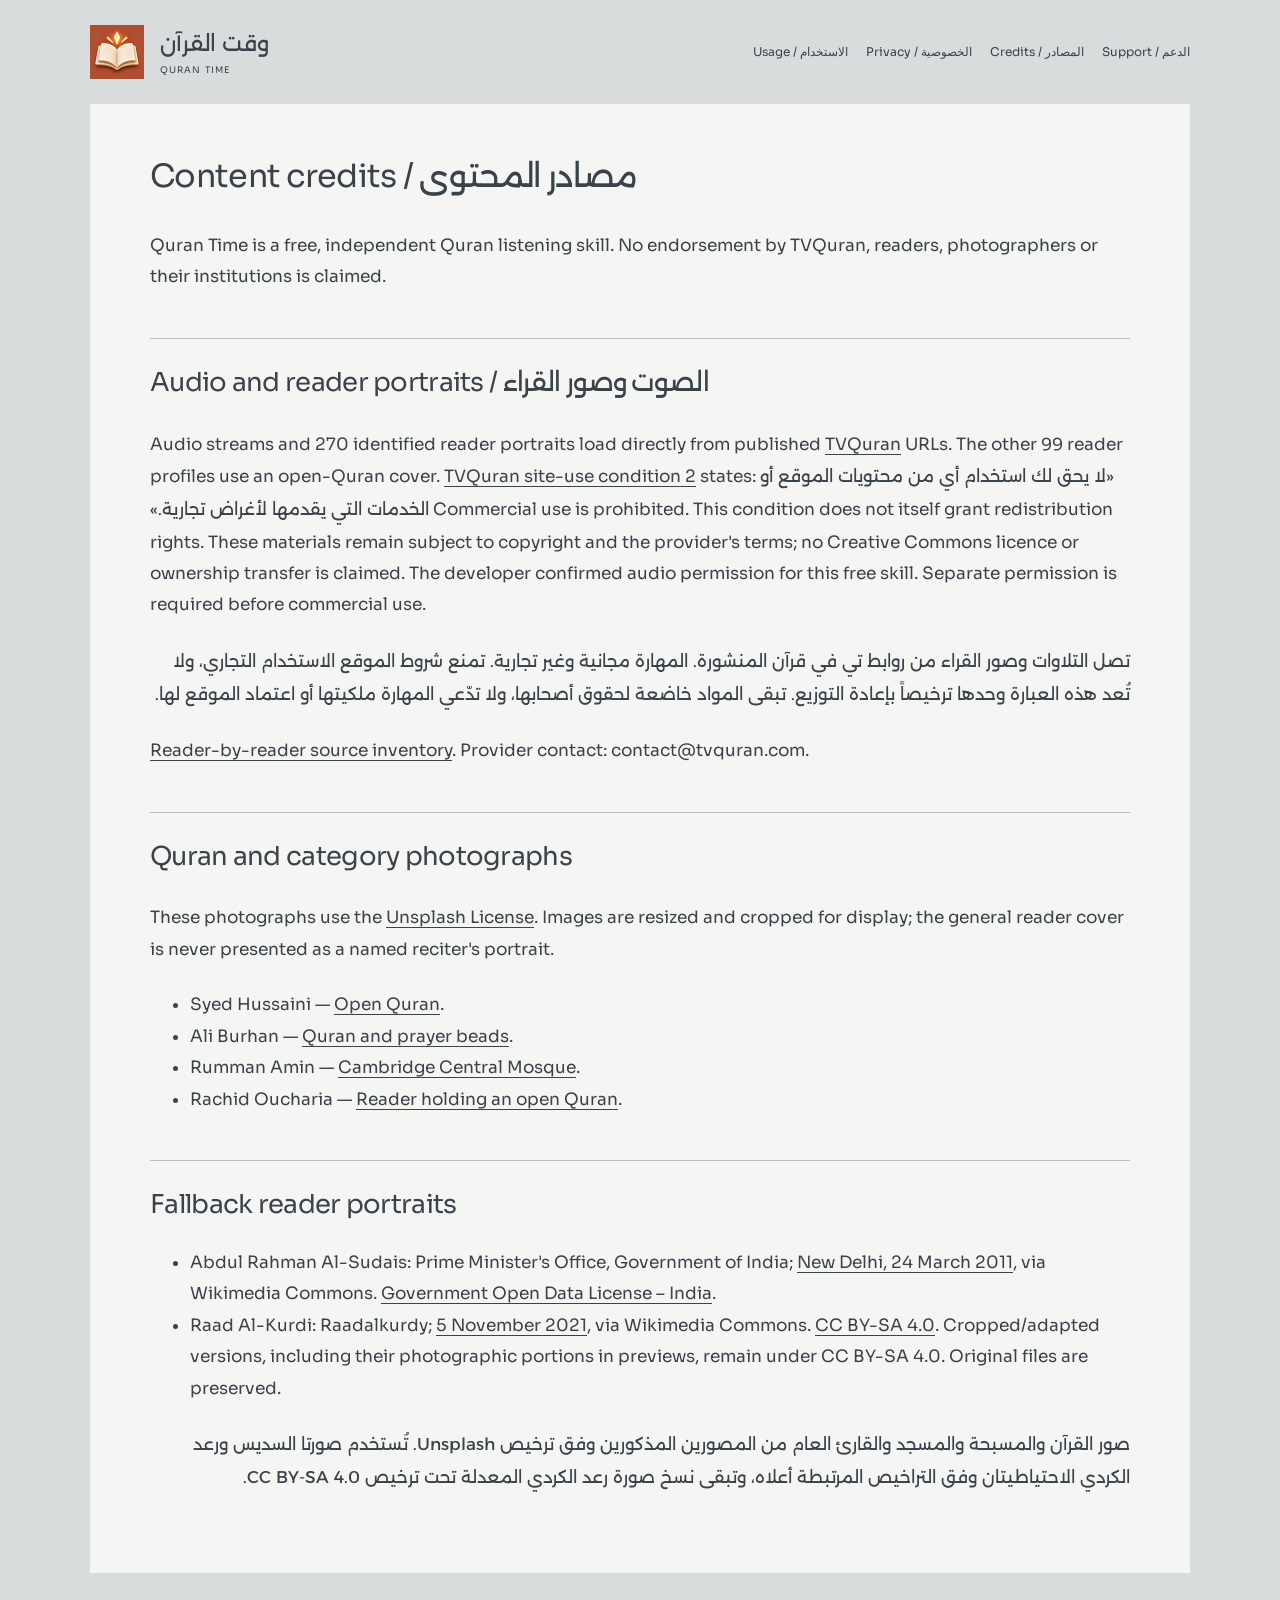
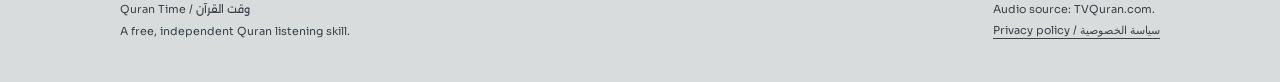
==== commit 659e9ed0: "Update public Quran icons to selected 3D First Light artwork" ====
--- a/credits.html
+++ b/credits.html
@@ -1 +1 @@
-<!doctype html><html lang="en"><meta charset="utf-8"><meta name="viewport" content="width=device-width,initial-scale=1"><title>Tilawa Companion — Content Credits</title><meta name="description" content="Tilawa Companion Quran listening skill: bilingual usage, privacy and support."><link rel="stylesheet" href="assets/brand.css?v=first-light-20261104"><link rel="icon" href="assets/icon.svg?v=first-light-20261104" type="image/svg+xml"><meta name="theme-color" content="#38434A"><meta property="og:image" content="https://ahmadibrahiim.github.io/tilawa-companion-info/assets/first-light/cover-surahs.jpg"><header class="site-header"><a class="brand" href="./" aria-label="Tilawa Companion home"><img src="assets/icon-108.png?v=first-light-20261104" alt=""><span><strong lang="ar" dir="rtl">رفيق التلاوة</strong><small>TILAWA COMPANION</small></span></a><nav aria-label="Main navigation"><a href="./">Usage / الاستخدام</a><a href="privacy.html">Privacy / الخصوصية</a><a href="credits.html">Credits / المصادر</a><a href="https://github.com/AhmadIbrahiim/tilawa-companion-info/issues">Support / الدعم</a></nav></header><main class="privacy-page"><h1>Content credits / مصادر المحتوى</h1><p>Tilawa Companion is a free, independent Quran listening skill. No endorsement by TVQuran, readers, photographers or their institutions is claimed.</p><h2>Audio and reader portraits / الصوت وصور القراء</h2><p>Audio streams and 270 identified reader portraits load directly from published <a href="https://www.tvquran.com/">TVQuran</a> URLs. The other 99 reader profiles use an open-Quran cover. <a href="https://www.tvquran.com/ar/page/1">TVQuran site-use condition 2</a> states: <span lang="ar" dir="rtl">«لا يحق لك استخدام أي من محتويات الموقع أو الخدمات التي يقدمها لأغراض تجارية.»</span> Commercial use is prohibited. This condition does not itself grant redistribution rights. These materials remain subject to copyright and the provider's terms; no Creative Commons licence or ownership transfer is claimed. The developer confirmed audio permission for this free skill. Separate permission is required before commercial use.</p><p lang="ar" dir="rtl">تصل التلاوات وصور القراء من روابط تي في قرآن المنشورة. المهارة مجانية وغير تجارية. تمنع شروط الموقع الاستخدام التجاري، ولا تُعد هذه العبارة وحدها ترخيصاً بإعادة التوزيع. تبقى المواد خاضعة لحقوق أصحابها، ولا تدّعي المهارة ملكيتها أو اعتماد الموقع لها.</p><p><a href="assets/photos/tvquran-credits.json">Reader-by-reader source inventory</a>. Provider contact: contact@tvquran.com.</p><h2>Quran and category photographs</h2><p>These photographs use the <a href="https://unsplash.com/license">Unsplash License</a>. Images are resized and cropped for display; the general reader cover is never presented as a named reciter's portrait.</p><ul><li>Syed Hussaini — <a href="https://unsplash.com/photos/white-and-black-printer-paper-r8H8K3w9AzA">Open Quran</a>.</li><li>Ali Burhan — <a href="https://unsplash.com/photos/quran-with-prayer-beads-on-green-2HgHr60mWVo">Quran and prayer beads</a>.</li><li>Rumman Amin — <a href="https://unsplash.com/photos/mosque-interior-sMB8l9j1PQ8">Cambridge Central Mosque</a>.</li><li>Rachid Oucharia — <a href="https://unsplash.com/photos/person-reading-open-booked-2d1-OSHkHXM">Reader holding an open Quran</a>.</li></ul><h2>Fallback reader portraits</h2><ul><li>Abdul Rahman Al-Sudais: Prime Minister's Office, Government of India; <a href="https://commons.wikimedia.org/wiki/File:Abdul-Rahman_Al-Sudais_(Cropped,_2011).jpg">New Delhi, 24 March 2011</a>, via Wikimedia Commons. <a href="https://data.gov.in/sites/default/files/Gazette_Notification_OGDL.pdf">Government Open Data License – India</a>.</li><li>Raad Al-Kurdi: Raadalkurdy; <a href="https://commons.wikimedia.org/wiki/File:Raad_al_Kurdi.jpg">5 November 2021</a>, via Wikimedia Commons. <a href="https://creativecommons.org/licenses/by-sa/4.0/">CC BY-SA 4.0</a>. Cropped/adapted versions, including their photographic portions in previews, remain under CC BY-SA 4.0. Original files are preserved.</li></ul><p lang="ar" dir="rtl">صور القرآن والمسبحة والمسجد والقارئ العام من المصورين المذكورين وفق ترخيص Unsplash. تُستخدم صورتا السديس ورعد الكردي الاحتياطيتان وفق التراخيص المرتبطة أعلاه، وتبقى نسخ صورة رعد الكردي المعدلة تحت ترخيص CC BY-SA 4.0.</p></main><footer class="site-footer"><span>Tilawa Companion / <span lang="ar" dir="rtl">رفيق التلاوة</span><br>A free, independent Quran listening skill.</span><span>Audio source: TVQuran.com.<br><a href="privacy.html">Privacy policy / سياسة الخصوصية</a></span></footer></html>+<!doctype html><html lang="en"><meta charset="utf-8"><meta name="viewport" content="width=device-width,initial-scale=1"><title>Quran Time — Content Credits</title><meta name="description" content="Quran Time Quran listening skill: bilingual usage, privacy and support."><link rel="stylesheet" href="assets/brand.css?v=first-light-20261104"><link rel="icon" href="assets/icon-108.png?v=first-light-3d-20261117" type="image/png"><meta name="theme-color" content="#38434A"><meta property="og:image" content="https://ahmadibrahiim.github.io/tilawa-companion-info/assets/first-light/cover-surahs.jpg"><header class="site-header"><a class="brand" href="./" aria-label="Quran Time home"><img src="assets/icon-108.png?v=first-light-3d-20261117" alt=""><span><strong lang="ar" dir="rtl">وقت القرآن</strong><small>QURAN TIME</small></span></a><nav aria-label="Main navigation"><a href="./">Usage / الاستخدام</a><a href="privacy.html">Privacy / الخصوصية</a><a href="credits.html">Credits / المصادر</a><a href="https://github.com/AhmadIbrahiim/tilawa-companion-info/issues">Support / الدعم</a></nav></header><main class="privacy-page"><h1>Content credits / مصادر المحتوى</h1><p>Quran Time is a free, independent Quran listening skill. No endorsement by TVQuran, readers, photographers or their institutions is claimed.</p><h2>Audio and reader portraits / الصوت وصور القراء</h2><p>Audio streams and 270 identified reader portraits load directly from published <a href="https://www.tvquran.com/">TVQuran</a> URLs. The other 99 reader profiles use an open-Quran cover. <a href="https://www.tvquran.com/ar/page/1">TVQuran site-use condition 2</a> states: <span lang="ar" dir="rtl">«لا يحق لك استخدام أي من محتويات الموقع أو الخدمات التي يقدمها لأغراض تجارية.»</span> Commercial use is prohibited. This condition does not itself grant redistribution rights. These materials remain subject to copyright and the provider's terms; no Creative Commons licence or ownership transfer is claimed. The developer confirmed audio permission for this free skill. Separate permission is required before commercial use.</p><p lang="ar" dir="rtl">تصل التلاوات وصور القراء من روابط تي في قرآن المنشورة. المهارة مجانية وغير تجارية. تمنع شروط الموقع الاستخدام التجاري، ولا تُعد هذه العبارة وحدها ترخيصاً بإعادة التوزيع. تبقى المواد خاضعة لحقوق أصحابها، ولا تدّعي المهارة ملكيتها أو اعتماد الموقع لها.</p><p><a href="assets/photos/tvquran-credits.json">Reader-by-reader source inventory</a>. Provider contact: contact@tvquran.com.</p><h2>Quran and category photographs</h2><p>These photographs use the <a href="https://unsplash.com/license">Unsplash License</a>. Images are resized and cropped for display; the general reader cover is never presented as a named reciter's portrait.</p><ul><li>Syed Hussaini — <a href="https://unsplash.com/photos/white-and-black-printer-paper-r8H8K3w9AzA">Open Quran</a>.</li><li>Ali Burhan — <a href="https://unsplash.com/photos/quran-with-prayer-beads-on-green-2HgHr60mWVo">Quran and prayer beads</a>.</li><li>Rumman Amin — <a href="https://unsplash.com/photos/mosque-interior-sMB8l9j1PQ8">Cambridge Central Mosque</a>.</li><li>Rachid Oucharia — <a href="https://unsplash.com/photos/person-reading-open-booked-2d1-OSHkHXM">Reader holding an open Quran</a>.</li></ul><h2>Fallback reader portraits</h2><ul><li>Abdul Rahman Al-Sudais: Prime Minister's Office, Government of India; <a href="https://commons.wikimedia.org/wiki/File:Abdul-Rahman_Al-Sudais_(Cropped,_2011).jpg">New Delhi, 24 March 2011</a>, via Wikimedia Commons. <a href="https://data.gov.in/sites/default/files/Gazette_Notification_OGDL.pdf">Government Open Data License – India</a>.</li><li>Raad Al-Kurdi: Raadalkurdy; <a href="https://commons.wikimedia.org/wiki/File:Raad_al_Kurdi.jpg">5 November 2021</a>, via Wikimedia Commons. <a href="https://creativecommons.org/licenses/by-sa/4.0/">CC BY-SA 4.0</a>. Cropped/adapted versions, including their photographic portions in previews, remain under CC BY-SA 4.0. Original files are preserved.</li></ul><p lang="ar" dir="rtl">صور القرآن والمسبحة والمسجد والقارئ العام من المصورين المذكورين وفق ترخيص Unsplash. تُستخدم صورتا السديس ورعد الكردي الاحتياطيتان وفق التراخيص المرتبطة أعلاه، وتبقى نسخ صورة رعد الكردي المعدلة تحت ترخيص CC BY-SA 4.0.</p></main><footer class="site-footer"><span>Quran Time / <span lang="ar" dir="rtl">وقت القرآن</span><br>A free, independent Quran listening skill.</span><span>Audio source: TVQuran.com.<br><a href="privacy.html">Privacy policy / سياسة الخصوصية</a></span></footer></html>
